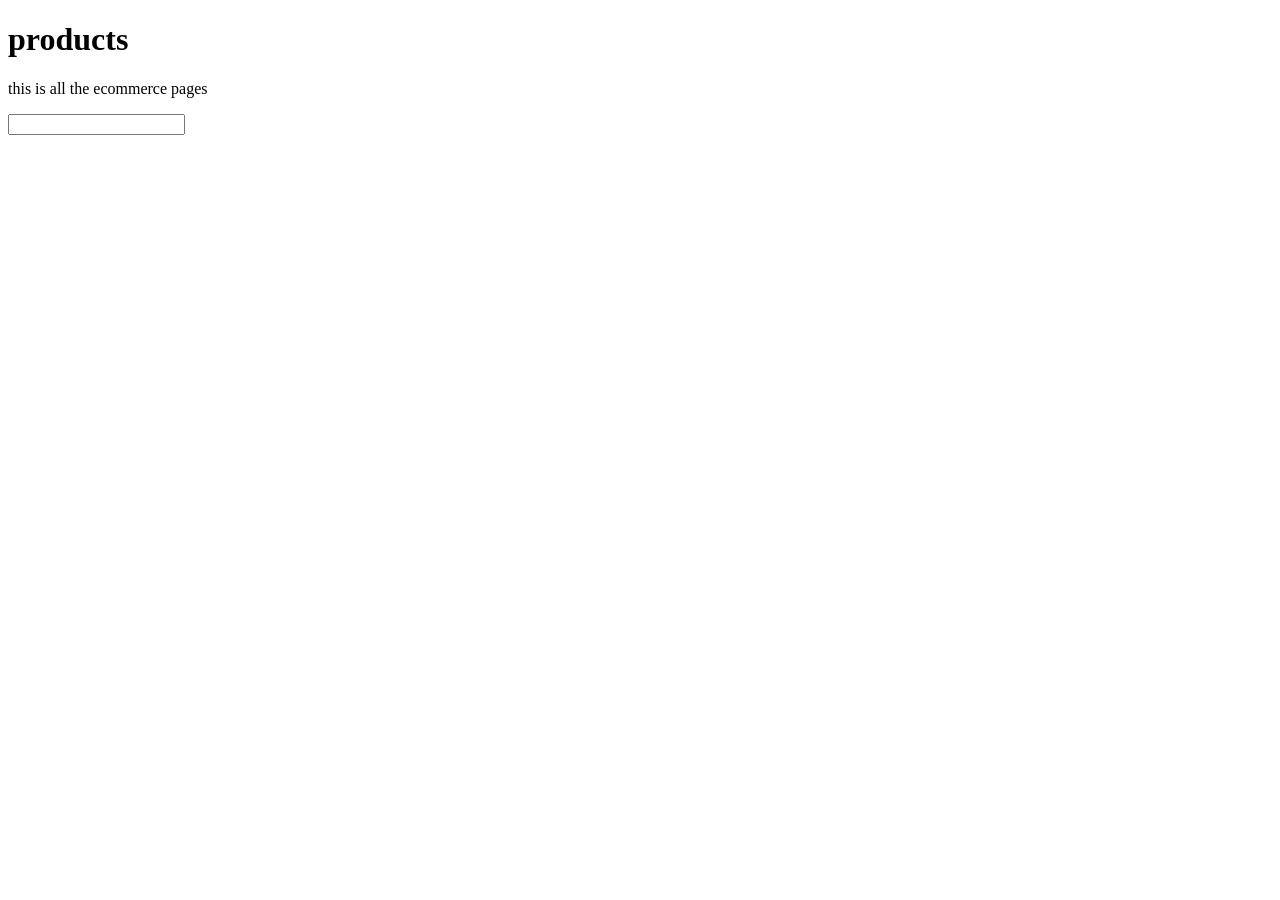
==== level-2-e-commerce-product-showcase/index.html @ 84bf4028 "completing up to hw 14 and adding project" ====
<!doctype html>
<html lang="en">
  <head>
    <meta charset="UTF-8" />
    <meta name="viewport" content="width=device-width, initial-scale=1.0" />
    <title>Document</title>
  </head>
  <body>
    <main id="product-section">
      <h1 id="title">products</h1>
      <p>this is all the ecommerce pages</p>
      <label for="search-field"></label>
      <input type="text" id="search-field" />
    </main>
    <script src="script.js"></script>
  </body>
</html>
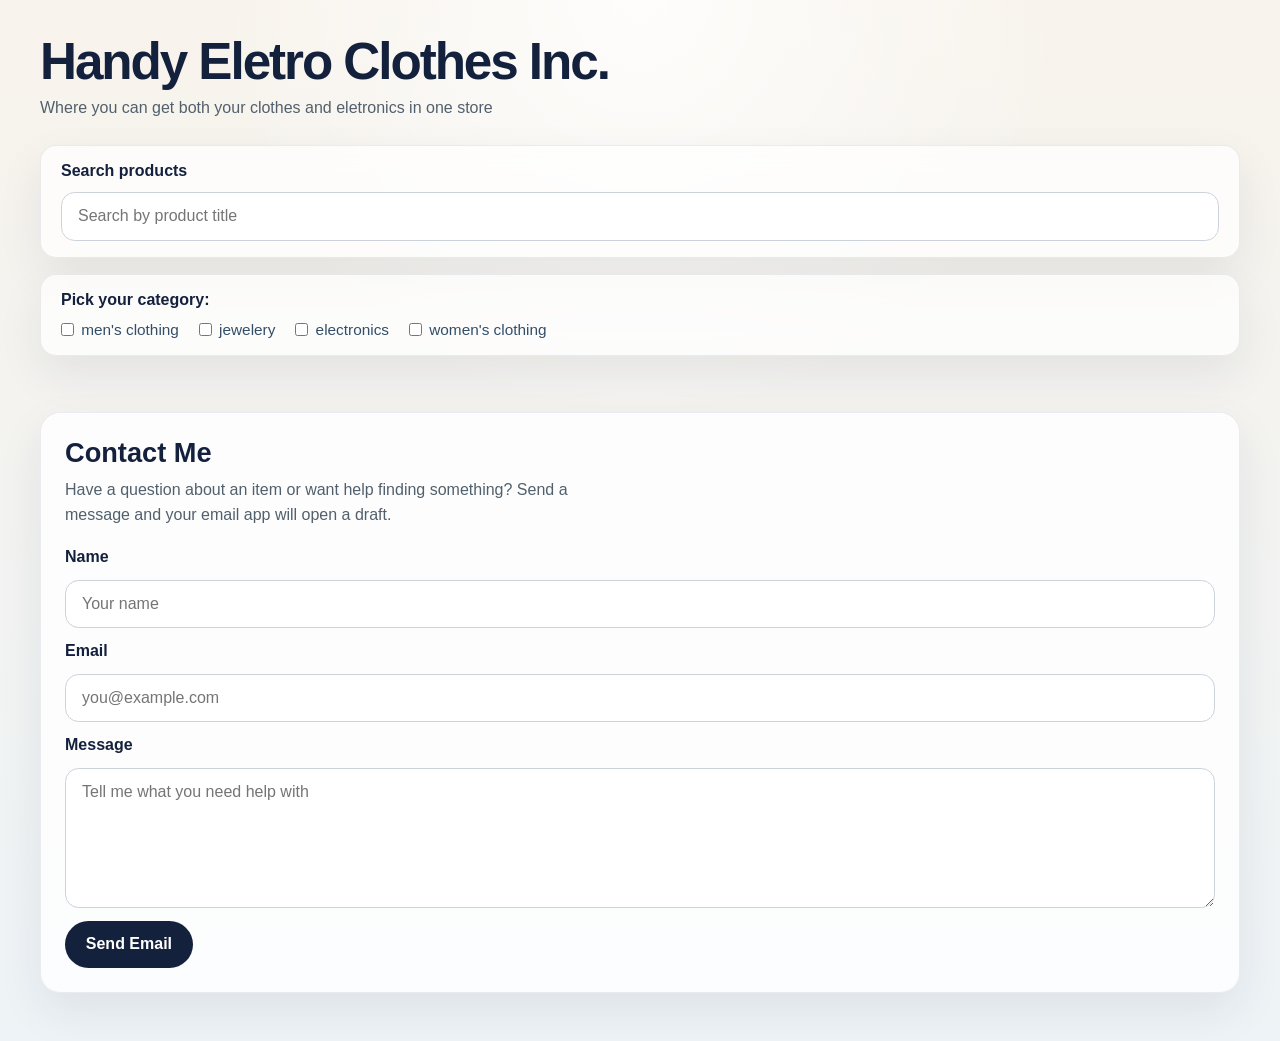
==== commit fea16767: "completing project and adding index,javascript, and style.css" ====
--- a/level-2-e-commerce-product-showcase/index.html
+++ b/level-2-e-commerce-product-showcase/index.html
@@ -4,13 +4,106 @@
     <meta charset="UTF-8" />
     <meta name="viewport" content="width=device-width, initial-scale=1.0" />
     <title>Document</title>
+    <link rel="stylesheet" href="style.css" />
   </head>
   <body>
     <main id="product-section">
-      <h1 id="title">products</h1>
-      <p>this is all the ecommerce pages</p>
-      <label for="search-field"></label>
-      <input type="text" id="search-field" />
+      <h1 id="title">Handy Eletro Clothes Inc.</h1>
+      <p>Where you can get both your clothes and eletronics in one store</p>
+      <div>
+        <label for="search-field">Search products</label>
+        <input
+          type="text"
+          id="search-field"
+          placeholder="Search by product title"
+        />
+      </div>
+      <div>
+        <form>
+          <fieldset>
+            <legend>Pick your category:</legend>
+            <label
+              ><input
+                type="checkbox"
+                name="category"
+                value="men's clothing"
+                id="men-cat"
+              />
+              men's clothing</label
+            >
+            <label
+              ><input
+                type="checkbox"
+                name="category"
+                value="jewelery"
+                id="jewelry-cat"
+              />
+              jewelery</label
+            >
+            <label
+              ><input
+                type="checkbox"
+                name="category"
+                value="electronics"
+                id="electronics-cat"
+              />
+              electronics</label
+            >
+            <label
+              ><input
+                type="checkbox"
+                name="category"
+                value="women's clothing"
+                id="women-cat"
+              />
+              women's clothing</label
+            >
+          </fieldset>
+        </form>
+      </div>
+      <div id="product-container"></div>
+      <section id="contact-section">
+        <h2>Contact Me</h2>
+        <p>
+          Have a question about an item or want help finding something? Send a
+          message and your email app will open a draft.
+        </p>
+        <form
+          id="contact-form"
+          action="mailto:your-email@example.com"
+          method="post"
+          enctype="text/plain"
+        >
+          <label for="contact-name">Name</label>
+          <input
+            type="text"
+            id="contact-name"
+            name="Name"
+            placeholder="Your name"
+            required
+          />
+
+          <label for="contact-email">Email</label>
+          <input
+            type="email"
+            id="contact-email"
+            name="Email"
+            placeholder="you@example.com"
+            required
+          />
+
+          <label for="contact-message">Message</label>
+          <textarea
+            id="contact-message"
+            name="Message"
+            rows="6"
+            placeholder="Tell me what you need help with"
+            required
+          ></textarea>
+
+          <button type="submit" id="contact-submit">Send Email</button>
+        </form>
+      </section>
     </main>
     <script src="script.js"></script>
   </body>
--- a/level-2-e-commerce-product-showcase/style.css
+++ b/level-2-e-commerce-product-showcase/style.css
@@ -0,0 +1,288 @@
+* {
+  box-sizing: border-box;
+  margin: 0;
+  padding: 0;
+}
+
+body {
+  min-height: 100vh;
+  font-family: "Segoe UI", Tahoma, Geneva, Verdana, sans-serif;
+  background:
+    radial-gradient(circle at top, rgba(255, 255, 255, 0.85), transparent 35%),
+    linear-gradient(180deg, #f8f3ec 0%, #eef3f7 100%);
+  color: #1f2933;
+  padding: 2rem 1.25rem 3rem;
+}
+
+#product-section {
+  width: min(1200px, 100%);
+  margin: 0 auto;
+}
+
+#title {
+  font-size: clamp(2.2rem, 4vw, 3.4rem);
+  text-transform: capitalize;
+  letter-spacing: -0.04em;
+  color: #14213d;
+  margin-bottom: 0.5rem;
+}
+
+#product-section > p {
+  color: #52606d;
+  max-width: 60ch;
+  margin-bottom: 1.75rem;
+}
+
+#product-section > div:not(#product-container) {
+  background: rgba(255, 255, 255, 0.72);
+  border: 1px solid rgba(20, 33, 61, 0.08);
+  border-radius: 1rem;
+  padding: 1rem 1.25rem;
+  box-shadow: 0 18px 45px rgba(20, 33, 61, 0.08);
+  backdrop-filter: blur(12px);
+}
+
+#product-section > div:nth-of-type(1) {
+  margin-bottom: 1rem;
+}
+
+#product-section > div:nth-of-type(2) {
+  margin-bottom: 1.5rem;
+}
+
+label[for="search-field"],
+legend {
+  display: block;
+  font-weight: 700;
+  color: #14213d;
+  margin-bottom: 0.75rem;
+}
+
+#search-field {
+  width: 100%;
+  padding: 0.9rem 1rem;
+  border: 1px solid #cbd2d9;
+  border-radius: 0.85rem;
+  background: #fff;
+  color: #1f2933;
+  font-size: 1rem;
+  transition:
+    border-color 0.2s ease,
+    box-shadow 0.2s ease,
+    transform 0.2s ease;
+}
+
+#search-field:focus {
+  outline: none;
+  border-color: #f77f00;
+  box-shadow: 0 0 0 4px rgba(247, 127, 0, 0.14);
+  transform: translateY(-1px);
+}
+
+form,
+fieldset {
+  border: none;
+}
+
+fieldset {
+  display: flex;
+  flex-wrap: wrap;
+  gap: 0.75rem 1.25rem;
+}
+
+fieldset label {
+  display: inline-flex;
+  align-items: center;
+  gap: 0.45rem;
+  color: #334e68;
+  font-size: 0.96rem;
+}
+
+input[type="checkbox"] {
+  accent-color: #f77f00;
+}
+
+.product-card {
+  background: rgba(255, 255, 255, 0.94);
+  border-radius: 1.35rem;
+  padding: 1.25rem;
+  border: 1px solid rgba(20, 33, 61, 0.1);
+  box-shadow: 0 16px 40px rgba(20, 33, 61, 0.09);
+  display: grid;
+  gap: 0.85rem;
+  transition:
+    transform 0.22s ease,
+    box-shadow 0.22s ease,
+    border-color 0.22s ease;
+}
+
+.product-card:hover {
+  transform: translateY(-4px);
+  box-shadow: 0 24px 50px rgba(20, 33, 61, 0.14);
+}
+
+.product-card h2 {
+  font-size: 1.1rem;
+  line-height: 1.35;
+  color: #102a43;
+}
+
+.product-card p {
+  color: #52606d;
+  line-height: 1.5;
+  font-size: 0.95rem;
+}
+
+#product-container {
+  display: grid;
+  grid-template-columns: repeat(auto-fit, minmax(260px, 1fr));
+  gap: 1.35rem;
+  align-items: start;
+  margin-bottom: 2rem;
+}
+
+.product-image {
+  width: 100%;
+  height: 220px;
+  object-fit: contain;
+}
+
+.like-button {
+  justify-self: start;
+  border: none;
+  background: #ffe8d6;
+  color: #d62828;
+  font-size: 1.35rem;
+  line-height: 1;
+  padding: 0.7rem 0.85rem;
+  border-radius: 999px;
+  cursor: pointer;
+  transition:
+    transform 0.18s ease,
+    background-color 0.18s ease,
+    box-shadow 0.18s ease;
+}
+
+.like-button:hover {
+  transform: scale(1.06);
+  background: #ffd3b5;
+  box-shadow: 0 12px 22px rgba(214, 40, 40, 0.16);
+}
+
+.like {
+  border-color: rgba(214, 40, 40, 0.3);
+  background: linear-gradient(180deg, #fff6f3 0%, #ffe4de 100%);
+  box-shadow: 0 20px 42px rgba(214, 40, 40, 0.14);
+}
+
+.like .like-button {
+  background: #d62828;
+  color: #fff5f2;
+}
+
+#contact-section {
+  background: rgba(255, 255, 255, 0.82);
+  border: 1px solid rgba(20, 33, 61, 0.08);
+  border-radius: 1.25rem;
+  padding: 1.5rem;
+  box-shadow: 0 18px 45px rgba(20, 33, 61, 0.08);
+}
+
+#contact-section h2 {
+  color: #14213d;
+  font-size: 1.7rem;
+  margin-bottom: 0.5rem;
+}
+
+#contact-section p {
+  color: #52606d;
+  max-width: 60ch;
+  margin-bottom: 1.25rem;
+  line-height: 1.6;
+}
+
+#contact-form {
+  display: grid;
+  gap: 0.85rem;
+}
+
+#contact-form label {
+  font-weight: 700;
+  color: #14213d;
+}
+
+#contact-form input,
+#contact-form textarea {
+  width: 100%;
+  padding: 0.9rem 1rem;
+  border: 1px solid #cbd2d9;
+  border-radius: 0.85rem;
+  background: #fff;
+  color: #1f2933;
+  font: inherit;
+  transition:
+    border-color 0.2s ease,
+    box-shadow 0.2s ease,
+    transform 0.2s ease;
+}
+
+#contact-form textarea {
+  resize: vertical;
+  min-height: 140px;
+}
+
+#contact-form input:focus,
+#contact-form textarea:focus {
+  outline: none;
+  border-color: #f77f00;
+  box-shadow: 0 0 0 4px rgba(247, 127, 0, 0.14);
+  transform: translateY(-1px);
+}
+
+#contact-submit {
+  justify-self: start;
+  border: none;
+  background: #14213d;
+  color: #fff;
+  font: inherit;
+  font-weight: 700;
+  padding: 0.9rem 1.3rem;
+  border-radius: 999px;
+  cursor: pointer;
+  transition:
+    transform 0.18s ease,
+    box-shadow 0.18s ease,
+    background-color 0.18s ease;
+}
+
+#contact-submit:hover {
+  background: #1d3557;
+  transform: translateY(-2px);
+  box-shadow: 0 14px 26px rgba(20, 33, 61, 0.16);
+}
+
+@media (max-width: 700px) {
+  body {
+    padding: 1.25rem 0.9rem 2rem;
+  }
+
+  #product-section > div:not(#product-container) {
+    padding: 0.95rem 1rem;
+  }
+
+  fieldset {
+    gap: 0.7rem;
+  }
+
+  .product-card {
+    padding: 1rem;
+  }
+
+  .product-image {
+    height: 190px;
+  }
+
+  #contact-section {
+    padding: 1.1rem;
+  }
+}
